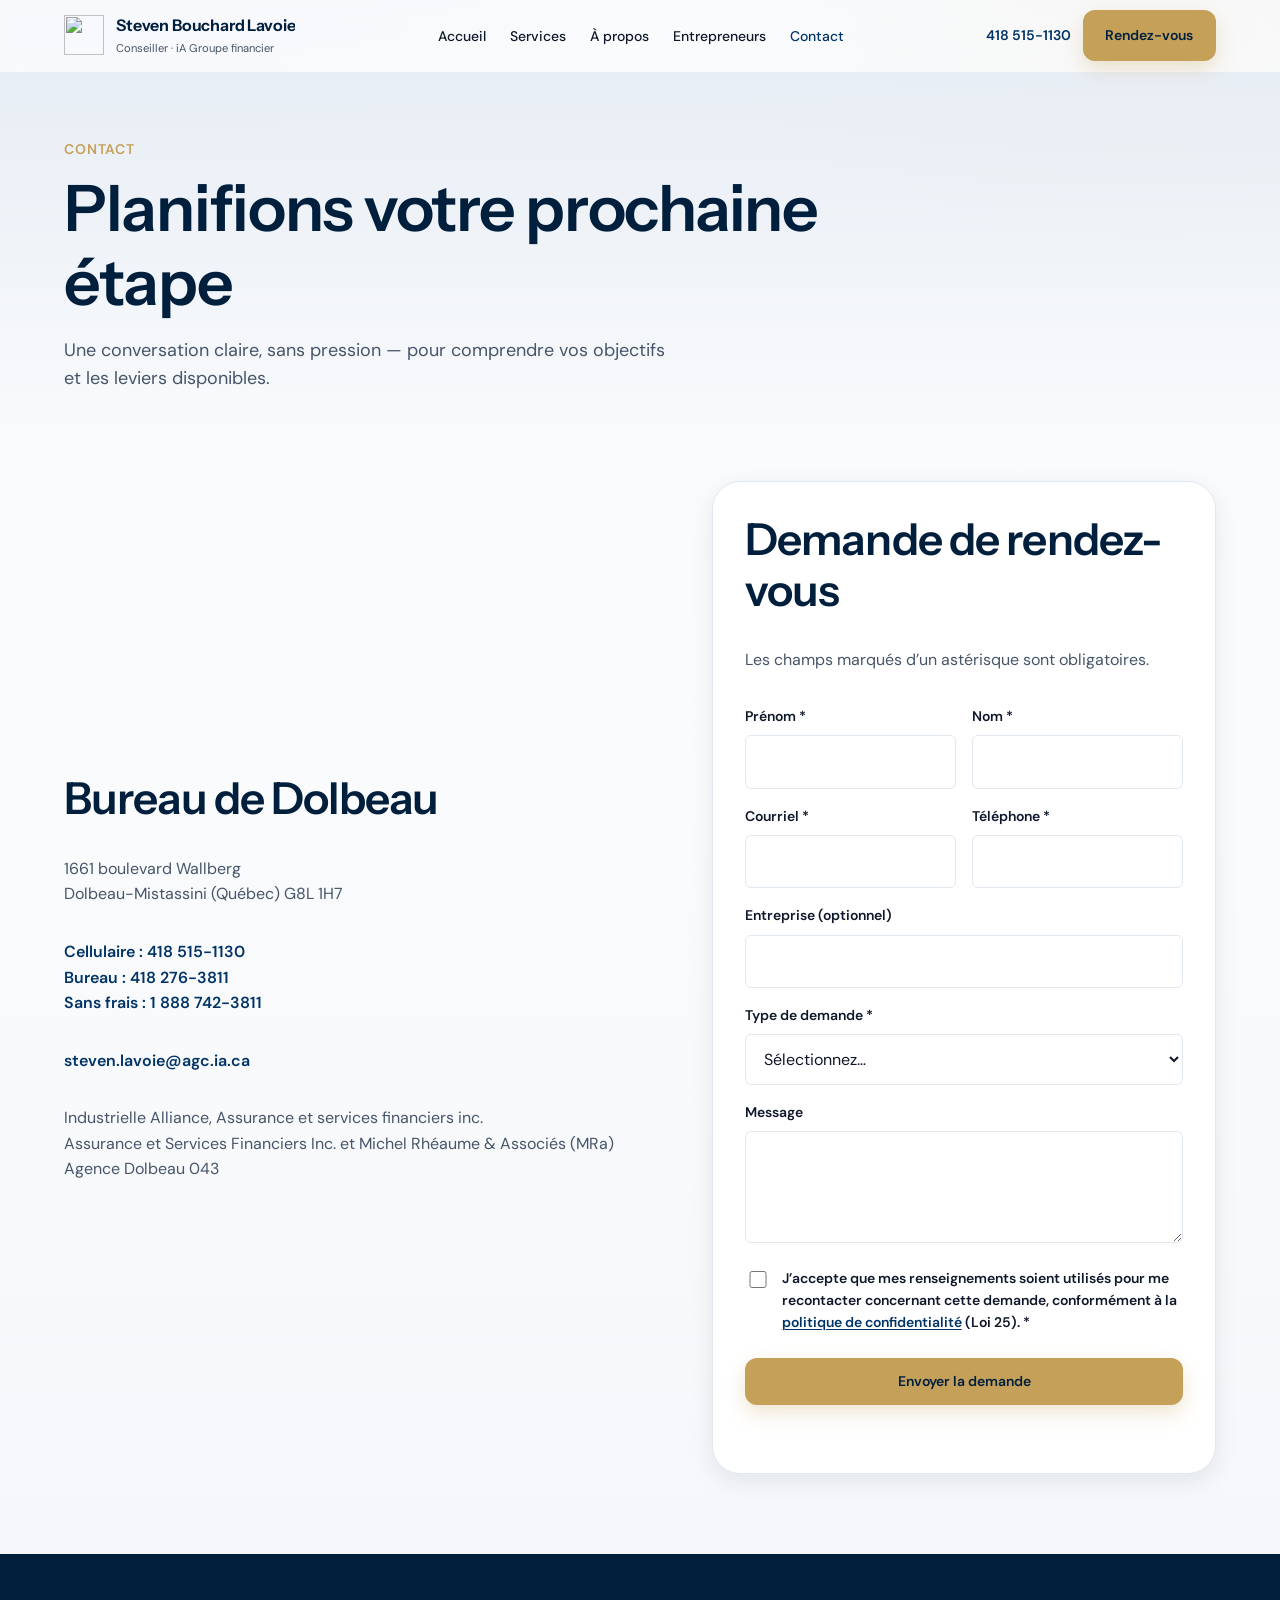
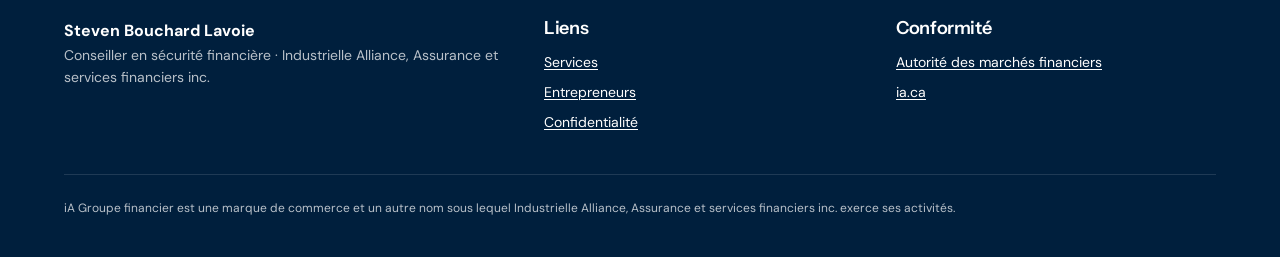
==== contact.html @ 370106ab "Build full iA advisor site and Meta landing page French static site for Steven Bouchard Lavoie with " ====
<!DOCTYPE html>
<html lang="fr">
<head>
  <meta charset="utf-8">
  <meta name="viewport" content="width=device-width, initial-scale=1">
  <title>Contact | Steven Bouchard Lavoie — Conseiller iA Dolbeau</title>
  <meta name="description" content="Prenez rendez-vous avec Steven Bouchard Lavoie, conseiller en sécurité financière iA à Dolbeau-Mistassini. Téléphone 418 515-1130.">
  <link rel="canonical" href="https://alexandreroy-dev.github.io/stevenia/contact.html">
  <meta property="og:title" content="Contact | Steven Bouchard Lavoie">
  <meta property="og:description" content="Planifiez une conversation sur votre protection et votre patrimoine.">
  <meta property="og:url" content="https://alexandreroy-dev.github.io/stevenia/contact.html">
  <meta property="og:image" content="https://alexandreroy-dev.github.io/stevenia/assets/images/og-social.svg">
  <link rel="preconnect" href="https://fonts.googleapis.com">
  <link rel="preconnect" href="https://fonts.gstatic.com" crossorigin>
  <link href="https://fonts.googleapis.com/css2?family=DM+Sans:ital,opsz,wght@0,9..40,400;0,9..40,500;0,9..40,600;0,9..40,700;1,9..40,400&family=Instrument+Sans:wght@500;600;700&display=swap" rel="stylesheet">
  <link rel="stylesheet" href="./css/styles.css">
</head>
<body>
  <a class="skip-link" href="#contenu">Aller au contenu</a>
  <header class="site-header">
    <nav class="nav" aria-label="Navigation principale">
      <a class="brand" href="./index.html">
        <img class="brand__mark" src="./assets/images/logo-ia.svg" alt="" width="40" height="40">
        <span class="brand__text">
          <span class="brand__name">Steven Bouchard Lavoie</span>
          <span class="brand__role">Conseiller · iA Groupe financier</span>
        </span>
      </a>
      <ul class="nav__links">
        <li><a href="./index.html">Accueil</a></li>
        <li><a href="./services.html">Services</a></li>
        <li><a href="./index.html#a-propos">À propos</a></li>
        <li><a href="./landing.html">Entrepreneurs</a></li>
        <li><a href="./contact.html" aria-current="page">Contact</a></li>
      </ul>
      <div class="nav__actions">
        <a class="nav__phone" href="tel:+14185151130">418 515-1130</a>
        <a class="btn btn--primary" href="#formulaire">Rendez-vous</a>
        <button class="nav-toggle" type="button" aria-expanded="false" aria-controls="nav-panel" aria-label="Ouvrir le menu">
          <span class="nav-toggle__bar"></span>
        </button>
      </div>
    </nav>
    <div class="nav__panel" id="nav-panel">
      <ul>
        <li><a href="./index.html">Accueil</a></li>
        <li><a href="./services.html">Services</a></li>
        <li><a href="./landing.html">Entrepreneurs</a></li>
        <li><a href="./contact.html" aria-current="page">Contact</a></li>
      </ul>
      <a class="btn btn--primary btn--block" href="#formulaire">Prendre rendez-vous</a>
    </div>
  </header>

  <main id="contenu">
    <header class="page-hero">
      <div class="container">
        <p class="eyebrow">Contact</p>
        <h1>Planifions votre prochaine étape</h1>
        <p class="lead" style="max-width: 38rem;">Une conversation claire, sans pression — pour comprendre vos objectifs et les leviers disponibles.</p>
      </div>
    </header>

    <section class="section section--tight">
      <div class="container grid-2">
        <div class="contact-aside" data-reveal>
          <h2>Bureau de Dolbeau</h2>
          <p>1661 boulevard Wallberg<br>Dolbeau-Mistassini (Québec) G8L 1H7</p>
          <p>
            <a href="tel:+14185151130">Cellulaire : 418 515-1130</a><br>
            <a href="tel:+14182763811">Bureau : 418 276-3811</a><br>
            <a href="tel:+18887423811">Sans frais : 1 888 742-3811</a>
          </p>
          <p><a href="mailto:steven.lavoie@agc.ia.ca">steven.lavoie@agc.ia.ca</a></p>
          <p>Industrielle Alliance, Assurance et services financiers inc.<br>
          Assurance et Services Financiers Inc. et Michel Rhéaume &amp; Associés (MRa)<br>
          Agence Dolbeau 043</p>
        </div>

        <form
          id="formulaire"
          class="form"
          data-sf-lead
          data-reveal
          action="https://webto.salesforce.com/servlet/WebToLead?encoding=UTF-8"
          method="POST"
          novalidate
        >
          <h2>Demande de rendez-vous</h2>
          <p>Les champs marqués d’un astérisque sont obligatoires.</p>

          <!-- REPLACE_ME: Salesforce Org ID -->
          <input type="hidden" name="oid" value="REPLACE_ME_SALESFORCE_OID">
          <input type="hidden" name="retURL" value="https://alexandreroy-dev.github.io/stevenia/merci.html">
          <input type="hidden" name="lead_source" value="Website">
          <input type="hidden" name="utm_source" value="">
          <input type="hidden" name="utm_medium" value="">
          <input type="hidden" name="utm_campaign" value="">
          <input type="hidden" name="utm_content" value="">
          <input type="hidden" name="utm_term" value="">

          <div class="hp" aria-hidden="true">
            <label>Fax <input type="text" name="fax_number" tabindex="-1" autocomplete="off"></label>
          </div>

          <div class="form__row">
            <div class="field">
              <label for="first_name">Prénom *</label>
              <input id="first_name" name="first_name" type="text" autocomplete="given-name" required>
              <p class="field__error">Ce champ est requis.</p>
            </div>
            <div class="field">
              <label for="last_name">Nom *</label>
              <input id="last_name" name="last_name" type="text" autocomplete="family-name" required>
              <p class="field__error">Ce champ est requis.</p>
            </div>
          </div>

          <div class="form__row">
            <div class="field">
              <label for="email">Courriel *</label>
              <input id="email" name="email" type="email" autocomplete="email" required>
              <p class="field__error">Entrez une adresse courriel valide.</p>
            </div>
            <div class="field">
              <label for="phone">Téléphone *</label>
              <input id="phone" name="phone" type="tel" autocomplete="tel" required>
              <p class="field__error">Entrez un numéro valide.</p>
            </div>
          </div>

          <div class="field">
            <label for="company">Entreprise (optionnel)</label>
            <input id="company" name="company" type="text" autocomplete="organization">
          </div>

          <div class="field">
            <label for="type_demande">Type de demande *</label>
            <!-- Custom field API name: replace when client provides SF field ID -->
            <select id="type_demande" name="00NREPLACE_TYPE" required>
              <option value="">Sélectionnez…</option>
              <option value="Entreprise">Entreprise</option>
              <option value="Personnel">Personnel</option>
              <option value="Les deux">Les deux</option>
            </select>
            <p class="field__error">Sélectionnez une option.</p>
          </div>

          <div class="field">
            <label for="description">Message</label>
            <textarea id="description" name="description" maxlength="32000"></textarea>
          </div>

          <div class="checkbox field">
            <input id="consent" name="consent" type="checkbox" required>
            <label for="consent">
              J’accepte que mes renseignements soient utilisés pour me recontacter concernant cette demande, conformément à la
              <a href="./politique-confidentialite.html">politique de confidentialité</a> (Loi&nbsp;25). *
              <span class="field__error">Veuillez accepter pour continuer.</span>
            </label>
          </div>

          <button class="btn btn--primary btn--block" type="submit">Envoyer la demande</button>
          <p class="form__status" role="status" aria-live="polite"></p>
        </form>
      </div>
    </section>
  </main>

  <footer class="site-footer">
    <div class="container">
      <div class="footer__grid">
        <div>
          <strong style="color:#fff;">Steven Bouchard Lavoie</strong>
          <p>Conseiller en sécurité financière · Industrielle Alliance, Assurance et services financiers inc.</p>
        </div>
        <div>
          <h2>Liens</h2>
          <ul>
            <li><a href="./services.html">Services</a></li>
            <li><a href="./landing.html">Entrepreneurs</a></li>
            <li><a href="./politique-confidentialite.html">Confidentialité</a></li>
          </ul>
        </div>
        <div>
          <h2>Conformité</h2>
          <ul>
            <li><a href="https://lautorite.qc.ca/" rel="noopener noreferrer" target="_blank">Autorité des marchés financiers</a></li>
            <li><a href="https://ia.ca/" rel="noopener noreferrer" target="_blank">ia.ca</a></li>
          </ul>
        </div>
      </div>
      <div class="footer__legal">
        <p>iA Groupe financier est une marque de commerce et un autre nom sous lequel Industrielle Alliance, Assurance et services financiers inc. exerce ses activités.</p>
      </div>
    </div>
  </footer>
  <script type="module" src="./js/main.js"></script>
</body>
</html>
---- css/styles.css ----
@import url("./tokens.css");

*,
*::before,
*::after {
  box-sizing: border-box;
}

html {
  scroll-behavior: smooth;
  -webkit-text-size-adjust: 100%;
}

@media (prefers-reduced-motion: reduce) {
  html {
    scroll-behavior: auto;
  }

  *,
  *::before,
  *::after {
    animation-duration: 0.01ms !important;
    animation-iteration-count: 1 !important;
    transition-duration: 0.01ms !important;
  }
}

body {
  margin: 0;
  font-family: var(--font-body);
  font-size: var(--text-base);
  line-height: var(--leading-normal);
  color: var(--color-text);
  background:
    radial-gradient(1200px 600px at 10% -10%, rgb(0 51 102 / 0.08), transparent 55%),
    radial-gradient(900px 500px at 90% 0%, rgb(197 160 89 / 0.12), transparent 50%),
    linear-gradient(180deg, #f7f9fc 0%, var(--color-bg) 40%, #f3f6fa 100%);
  min-height: 100vh;
}

img {
  max-width: 100%;
  height: auto;
  display: block;
}

a {
  color: var(--color-primary);
  text-decoration-thickness: 1px;
  text-underline-offset: 0.15em;
}

a:hover {
  color: var(--color-accent-hover);
}

:focus-visible {
  outline: 3px solid var(--color-focus);
  outline-offset: 3px;
}

.skip-link {
  position: absolute;
  left: var(--space-4);
  top: -100%;
  z-index: 1000;
  padding: var(--space-3) var(--space-4);
  background: var(--color-primary);
  color: #fff;
  border-radius: var(--radius-sm);
}

.skip-link:focus {
  top: var(--space-4);
}

h1,
h2,
h3,
h4 {
  font-family: var(--font-heading);
  font-weight: 600;
  line-height: var(--leading-tight);
  letter-spacing: -0.02em;
  margin: 0 0 var(--space-4);
  color: var(--color-primary-deep);
}

h1 {
  font-size: var(--text-hero);
}

h2 {
  font-size: var(--text-3xl);
}

h3 {
  font-size: var(--text-2xl);
}

p {
  margin: 0 0 var(--space-4);
  color: var(--color-text-muted);
}

p:last-child {
  margin-bottom: 0;
}

.container {
  width: min(100% - 2rem, var(--container));
  margin-inline: auto;
}

.container--narrow {
  width: min(100% - 2rem, var(--container-narrow));
}

/* —— Header / Nav —— */
.site-header {
  position: sticky;
  top: 0;
  z-index: 100;
  height: var(--header-h);
  display: flex;
  align-items: center;
  background: rgb(250 251 252 / 0.72);
  backdrop-filter: var(--nav-blur);
  -webkit-backdrop-filter: var(--nav-blur);
  border-bottom: 1px solid transparent;
  transition: border-color var(--duration) var(--ease-out), background var(--duration) var(--ease-out);
}

.site-header.is-scrolled {
  border-bottom-color: var(--color-border);
  background: rgb(255 255 255 / 0.86);
}

.nav {
  display: flex;
  align-items: center;
  justify-content: space-between;
  gap: var(--space-4);
  width: min(100% - 2rem, var(--container));
  margin-inline: auto;
}

.brand {
  display: flex;
  align-items: center;
  gap: var(--space-3);
  text-decoration: none;
  color: var(--color-primary-deep);
  min-width: 0;
}

.brand__mark {
  width: 2.5rem;
  height: 2.5rem;
  flex-shrink: 0;
}

.brand__text {
  display: flex;
  flex-direction: column;
  gap: 0.1rem;
  min-width: 0;
}

.brand__name {
  font-family: var(--font-heading);
  font-weight: 650;
  font-size: var(--text-sm);
  letter-spacing: -0.01em;
  white-space: nowrap;
  overflow: hidden;
  text-overflow: ellipsis;
}

.brand__role {
  font-size: 0.7rem;
  color: var(--color-text-muted);
  white-space: nowrap;
  overflow: hidden;
  text-overflow: ellipsis;
}

.nav__links {
  display: none;
  align-items: center;
  gap: var(--space-6);
  list-style: none;
  margin: 0;
  padding: 0;
}

.nav__links a {
  text-decoration: none;
  color: var(--color-text);
  font-size: var(--text-sm);
  font-weight: 500;
}

.nav__links a:hover,
.nav__links a[aria-current="page"] {
  color: var(--color-primary);
}

.nav__actions {
  display: flex;
  align-items: center;
  gap: var(--space-3);
}

.nav__phone {
  display: none;
  text-decoration: none;
  font-weight: 600;
  font-size: var(--text-sm);
  color: var(--color-primary);
}

.nav-toggle {
  display: inline-flex;
  align-items: center;
  justify-content: center;
  width: 2.75rem;
  height: 2.75rem;
  border: 1px solid var(--color-border);
  border-radius: var(--radius-sm);
  background: var(--color-surface);
  cursor: pointer;
}

.nav-toggle__bar {
  display: block;
  width: 1.1rem;
  height: 2px;
  background: var(--color-primary);
  position: relative;
}

.nav-toggle__bar::before,
.nav-toggle__bar::after {
  content: "";
  position: absolute;
  left: 0;
  width: 100%;
  height: 2px;
  background: inherit;
}

.nav-toggle__bar::before {
  top: -6px;
}

.nav-toggle__bar::after {
  top: 6px;
}

.nav__panel {
  display: none;
  position: absolute;
  inset: var(--header-h) 0 auto;
  background: var(--color-surface);
  border-bottom: 1px solid var(--color-border);
  padding: var(--space-6);
  box-shadow: var(--shadow-md);
}

.nav__panel.is-open {
  display: block;
}

.nav__panel ul {
  list-style: none;
  margin: 0 0 var(--space-6);
  padding: 0;
  display: grid;
  gap: var(--space-4);
}

.nav__panel a {
  text-decoration: none;
  color: var(--color-text);
  font-weight: 500;
}

@media (min-width: 900px) {
  .nav__links {
    display: flex;
  }

  .nav__phone {
    display: inline;
  }

  .nav-toggle,
  .nav__panel {
    display: none !important;
  }

  .brand__name {
    font-size: var(--text-base);
  }
}

/* —— Buttons —— */
.btn {
  display: inline-flex;
  align-items: center;
  justify-content: center;
  gap: var(--space-2);
  padding: 0.85rem 1.35rem;
  border-radius: var(--radius-md);
  border: 1px solid transparent;
  font-family: var(--font-body);
  font-size: var(--text-sm);
  font-weight: 600;
  text-decoration: none;
  cursor: pointer;
  transition:
    transform 0.2s var(--ease-out),
    background 0.2s var(--ease-out),
    color 0.2s var(--ease-out),
    border-color 0.2s var(--ease-out),
    box-shadow 0.2s var(--ease-out);
}

.btn:hover {
  transform: translateY(-1px);
}

.btn:active {
  transform: translateY(0);
}

.btn--primary {
  background: var(--color-accent);
  color: var(--color-primary-deep);
  box-shadow: 0 8px 20px rgb(197 160 89 / 0.28);
}

.btn--primary:hover {
  background: var(--color-accent-hover);
  color: var(--color-primary-deep);
}

.btn--secondary {
  background: transparent;
  color: #fff;
  border-color: rgb(255 255 255 / 0.55);
}

.btn--secondary:hover {
  background: rgb(255 255 255 / 0.1);
  color: #fff;
}

.btn--ghost {
  background: var(--color-surface);
  color: var(--color-primary);
  border-color: var(--color-border);
}

.btn--ghost:hover {
  border-color: var(--color-primary);
  color: var(--color-primary);
}

.btn--block {
  width: 100%;
}

.btn-group {
  display: flex;
  flex-wrap: wrap;
  gap: var(--space-3);
}

/* —— Hero —— */
.hero {
  position: relative;
  min-height: min(92vh, 48rem);
  display: grid;
  align-items: end;
  color: #fff;
  overflow: hidden;
  isolation: isolate;
}

.hero__media {
  position: absolute;
  inset: 0;
  z-index: -2;
}

.hero__media img,
.hero__media .hero__fallback {
  width: 100%;
  height: 100%;
  object-fit: cover;
}

.hero__fallback {
  background:
    linear-gradient(135deg, #001a33 0%, #003366 45%, #0a4a7a 70%, #1a3a52 100%),
    radial-gradient(circle at 70% 30%, rgb(197 160 89 / 0.25), transparent 45%);
}

.hero__media img {
  animation: heroKen 28s ease-in-out infinite alternate;
}

@keyframes heroKen {
  from {
    transform: scale(1);
  }
  to {
    transform: scale(1.06);
  }
}

.hero__overlay {
  position: absolute;
  inset: 0;
  z-index: -1;
  background:
    linear-gradient(180deg, rgb(0 20 40 / 0.35) 0%, rgb(0 31 61 / 0.72) 55%, rgb(0 20 40 / 0.92) 100%),
    linear-gradient(90deg, rgb(0 31 61 / 0.55) 0%, transparent 70%);
}

.hero__content {
  padding: var(--space-16) 0 var(--space-12);
  width: min(100% - 2rem, var(--container));
  margin-inline: auto;
}

.hero__brand {
  font-family: var(--font-heading);
  font-size: clamp(1.75rem, 3vw + 1rem, 2.75rem);
  font-weight: 650;
  letter-spacing: -0.03em;
  margin: 0 0 var(--space-4);
  color: #fff;
}

.hero__eyebrow {
  display: inline-block;
  font-size: var(--text-sm);
  font-weight: 500;
  letter-spacing: 0.04em;
  text-transform: uppercase;
  color: var(--color-accent);
  margin-bottom: var(--space-4);
}

.hero h1 {
  color: #fff;
  max-width: 16ch;
  margin-bottom: var(--space-5);
}

.hero__lead {
  max-width: 38ch;
  font-size: var(--text-lg);
  color: rgb(255 255 255 / 0.88);
  margin-bottom: var(--space-8);
}

.hero__enter > * {
  opacity: 0;
  transform: translateY(1.25rem);
  animation: riseIn 0.8s var(--ease-out) forwards;
}

.hero__enter > *:nth-child(1) {
  animation-delay: 0.1s;
}

.hero__enter > *:nth-child(2) {
  animation-delay: 0.25s;
}

.hero__enter > *:nth-child(3) {
  animation-delay: 0.4s;
}

.hero__enter > *:nth-child(4) {
  animation-delay: 0.55s;
}

@keyframes riseIn {
  to {
    opacity: 1;
    transform: translateY(0);
  }
}

@media (prefers-reduced-motion: reduce) {
  .hero__media img {
    animation: none;
  }

  .hero__enter > * {
    opacity: 1;
    transform: none;
    animation: none;
  }
}

/* —— Sections —— */
.section {
  padding: var(--space-16) 0;
}

.section--tight {
  padding: var(--space-12) 0;
}

.section--soft {
  background: var(--color-bg-soft);
}

.section--primary {
  background: linear-gradient(160deg, var(--color-primary-deep), var(--color-primary));
  color: #fff;
}

.section--primary h2,
.section--primary h3 {
  color: #fff;
}

.section--primary p {
  color: rgb(255 255 255 / 0.85);
}

.section__head {
  max-width: 40rem;
  margin-bottom: var(--space-10);
}

.section__head--center {
  text-align: center;
  margin-inline: auto;
}

.eyebrow {
  display: inline-block;
  font-size: var(--text-sm);
  font-weight: 600;
  letter-spacing: 0.06em;
  text-transform: uppercase;
  color: var(--color-accent);
  margin-bottom: var(--space-3);
}

.lead {
  font-size: var(--text-lg);
}

/* —— Trust strip —— */
.trust {
  padding: var(--space-6) 0;
  border-block: 1px solid var(--color-border);
  background: var(--color-surface);
}

.trust__list {
  display: flex;
  flex-wrap: wrap;
  justify-content: center;
  gap: var(--space-4) var(--space-8);
  list-style: none;
  margin: 0;
  padding: 0;
}

.trust__list li {
  font-size: var(--text-sm);
  font-weight: 600;
  color: var(--color-primary);
  letter-spacing: 0.01em;
}

/* —— Pillars / grids —— */
.grid-3 {
  display: grid;
  gap: var(--space-8);
}

@media (min-width: 768px) {
  .grid-3 {
    grid-template-columns: repeat(3, 1fr);
  }
}

.grid-2 {
  display: grid;
  gap: var(--space-8);
}

@media (min-width: 800px) {
  .grid-2 {
    grid-template-columns: 1.1fr 0.9fr;
    align-items: center;
  }

  .grid-2--flip > :first-child {
    order: 2;
  }
}

.pillar {
  position: relative;
  padding: 0;
  border: none;
  background: transparent;
}

.pillar__index {
  font-family: var(--font-heading);
  font-size: var(--text-sm);
  font-weight: 650;
  color: var(--color-accent);
  margin-bottom: var(--space-3);
}

.pillar h3 {
  margin-bottom: var(--space-3);
}

.pillar p {
  margin-bottom: var(--space-4);
}

.pillar__link {
  font-weight: 600;
  text-decoration: none;
}

.pillar__link::after {
  content: " →";
}

.split {
  display: grid;
  gap: var(--space-10);
}

@media (min-width: 900px) {
  .split {
    grid-template-columns: 1fr 1fr;
    gap: var(--space-16);
    align-items: center;
  }
}

.portrait {
  position: relative;
  aspect-ratio: 4 / 5;
  border-radius: var(--radius-xl);
  overflow: hidden;
  background: linear-gradient(145deg, var(--color-primary), #0b4f82);
  box-shadow: var(--shadow-lg);
}

.portrait img {
  width: 100%;
  height: 100%;
  object-fit: cover;
}

.portrait__placeholder {
  display: grid;
  place-items: center;
  height: 100%;
  color: rgb(255 255 255 / 0.9);
  text-align: center;
  padding: var(--space-8);
  font-family: var(--font-heading);
  font-size: var(--text-2xl);
}

.check-list {
  list-style: none;
  margin: 0;
  padding: 0;
  display: grid;
  gap: var(--space-3);
}

.check-list li {
  position: relative;
  padding-left: 1.75rem;
  color: var(--color-text);
}

.check-list li::before {
  content: "";
  position: absolute;
  left: 0;
  top: 0.45em;
  width: 0.65rem;
  height: 0.65rem;
  border-radius: 50%;
  background: var(--color-accent);
  box-shadow: 0 0 0 3px var(--color-accent-soft);
}

.steps {
  display: grid;
  gap: var(--space-6);
  counter-reset: step;
}

@media (min-width: 768px) {
  .steps {
    grid-template-columns: repeat(4, 1fr);
  }
}

.step {
  counter-increment: step;
}

.step::before {
  content: counter(step, decimal-leading-zero);
  display: block;
  font-family: var(--font-heading);
  font-size: var(--text-xl);
  font-weight: 650;
  color: var(--color-accent);
  margin-bottom: var(--space-3);
}

.step h3 {
  font-size: var(--text-xl);
}

/* —— FAQ —— */
.faq {
  display: grid;
  gap: var(--space-3);
}

.faq details {
  border-bottom: 1px solid var(--color-border);
  padding: var(--space-4) 0;
}

.faq summary {
  cursor: pointer;
  font-family: var(--font-heading);
  font-weight: 600;
  color: var(--color-primary-deep);
  list-style: none;
}

.faq summary::-webkit-details-marker {
  display: none;
}

.faq summary::after {
  content: "+";
  float: right;
  color: var(--color-accent);
  font-weight: 400;
}

.faq details[open] summary::after {
  content: "−";
}

.faq details p {
  margin-top: var(--space-3);
}

/* —— Forms —— */
.form {
  display: grid;
  gap: var(--space-4);
  background: var(--color-surface);
  padding: var(--space-8);
  border-radius: var(--radius-xl);
  box-shadow: var(--shadow-md);
  border: 1px solid var(--color-border);
}

.form__row {
  display: grid;
  gap: var(--space-4);
}

@media (min-width: 640px) {
  .form__row {
    grid-template-columns: 1fr 1fr;
  }
}

.field label {
  display: block;
  font-size: var(--text-sm);
  font-weight: 600;
  margin-bottom: var(--space-2);
  color: var(--color-text);
}

.field input,
.field select,
.field textarea {
  width: 100%;
  padding: 0.8rem 0.9rem;
  border: 1px solid var(--color-border);
  border-radius: var(--radius-sm);
  font: inherit;
  background: #fff;
  color: var(--color-text);
}

.field input:focus,
.field select:focus,
.field textarea:focus {
  outline: 3px solid rgb(37 99 235 / 0.25);
  border-color: var(--color-focus);
}

.field textarea {
  min-height: 7rem;
  resize: vertical;
}

.field--error input,
.field--error select,
.field--error textarea {
  border-color: var(--color-error);
}

.field__error {
  display: none;
  margin-top: var(--space-2);
  font-size: var(--text-sm);
  color: var(--color-error);
}

.field--error .field__error {
  display: block;
}

.checkbox {
  display: flex;
  gap: var(--space-3);
  align-items: flex-start;
  font-size: var(--text-sm);
  color: var(--color-text-muted);
}

.checkbox input {
  margin-top: 0.25rem;
  width: 1.1rem;
  height: 1.1rem;
  flex-shrink: 0;
}

.hp {
  position: absolute;
  left: -9999px;
  opacity: 0;
  height: 0;
  width: 0;
  overflow: hidden;
}

.form__status {
  font-size: var(--text-sm);
  min-height: 1.25rem;
}

.form__status[data-state="error"] {
  color: var(--color-error);
}

.form__status[data-state="ok"] {
  color: var(--color-success);
}

.contact-aside {
  display: grid;
  gap: var(--space-4);
}

.contact-aside a {
  font-weight: 600;
  text-decoration: none;
}

/* —— CTA band —— */
.cta-band {
  text-align: center;
}

.cta-band .btn-group {
  justify-content: center;
  margin-top: var(--space-6);
}

/* —— Footer —— */
.site-footer {
  background: var(--color-primary-deep);
  color: rgb(255 255 255 / 0.78);
  padding: var(--space-16) 0 var(--space-10);
  margin-top: var(--space-8);
}

.site-footer a {
  color: #fff;
}

.footer__grid {
  display: grid;
  gap: var(--space-8);
  margin-bottom: var(--space-10);
}

@media (min-width: 768px) {
  .footer__grid {
    grid-template-columns: 1.4fr 1fr 1fr;
  }
}

.site-footer h2 {
  color: #fff;
  font-size: var(--text-lg);
  margin-bottom: var(--space-3);
}

.site-footer p,
.site-footer li {
  font-size: var(--text-sm);
  color: rgb(255 255 255 / 0.72);
}

.site-footer ul {
  list-style: none;
  margin: 0;
  padding: 0;
  display: grid;
  gap: var(--space-2);
}

.footer__legal {
  border-top: 1px solid rgb(255 255 255 / 0.12);
  padding-top: var(--space-6);
  display: grid;
  gap: var(--space-3);
}

.footer__legal p {
  font-size: var(--text-xs);
  line-height: 1.5;
  margin: 0;
}

.ia-lockup {
  display: inline-flex;
  align-items: center;
  gap: var(--space-2);
  font-family: var(--font-heading);
  font-weight: 650;
  color: #fff;
  text-decoration: none;
}

.ia-lockup img {
  height: 1.75rem;
  width: auto;
}

/* —— Reveal —— */
[data-reveal] {
  opacity: 0;
  transform: translateY(1.5rem);
  transition:
    opacity var(--duration) var(--ease-out),
    transform var(--duration) var(--ease-out);
}

[data-reveal].is-visible {
  opacity: 1;
  transform: none;
}

@media (prefers-reduced-motion: reduce) {
  [data-reveal] {
    opacity: 1;
    transform: none;
    transition: none;
  }
}

/* —— Page utilities —— */
.page-hero {
  padding: var(--space-16) 0 var(--space-10);
  background:
    linear-gradient(180deg, var(--color-primary-soft), transparent);
}

.page-hero h1 {
  max-width: 18ch;
}

.prose {
  max-width: 48rem;
}

.prose h2 {
  margin-top: var(--space-10);
}

.tools {
  display: grid;
  gap: var(--space-4);
}

@media (min-width: 700px) {
  .tools {
    grid-template-columns: repeat(2, 1fr);
  }
}

.tool-link {
  display: block;
  padding: var(--space-5) 0;
  border-top: 1px solid var(--color-border);
  text-decoration: none;
  color: var(--color-primary-deep);
  font-weight: 600;
}

.tool-link span {
  display: block;
  font-weight: 400;
  color: var(--color-text-muted);
  font-size: var(--text-sm);
  margin-top: var(--space-2);
}

.merci {
  min-height: 60vh;
  display: grid;
  align-content: center;
  text-align: center;
  padding: var(--space-20) 0;
}

.sticky-cta {
  position: fixed;
  right: var(--space-4);
  bottom: var(--space-4);
  z-index: 90;
  display: none;
}

@media (min-width: 768px) {
  .landing .sticky-cta {
    display: inline-flex;
  }
}

.divider-accent {
  width: 3rem;
  height: 3px;
  background: var(--color-accent);
  margin: var(--space-4) 0 var(--space-6);
  border: 0;
}

.stat-line {
  font-family: var(--font-heading);
  font-size: var(--text-xl);
  color: var(--color-primary);
  font-weight: 650;
}
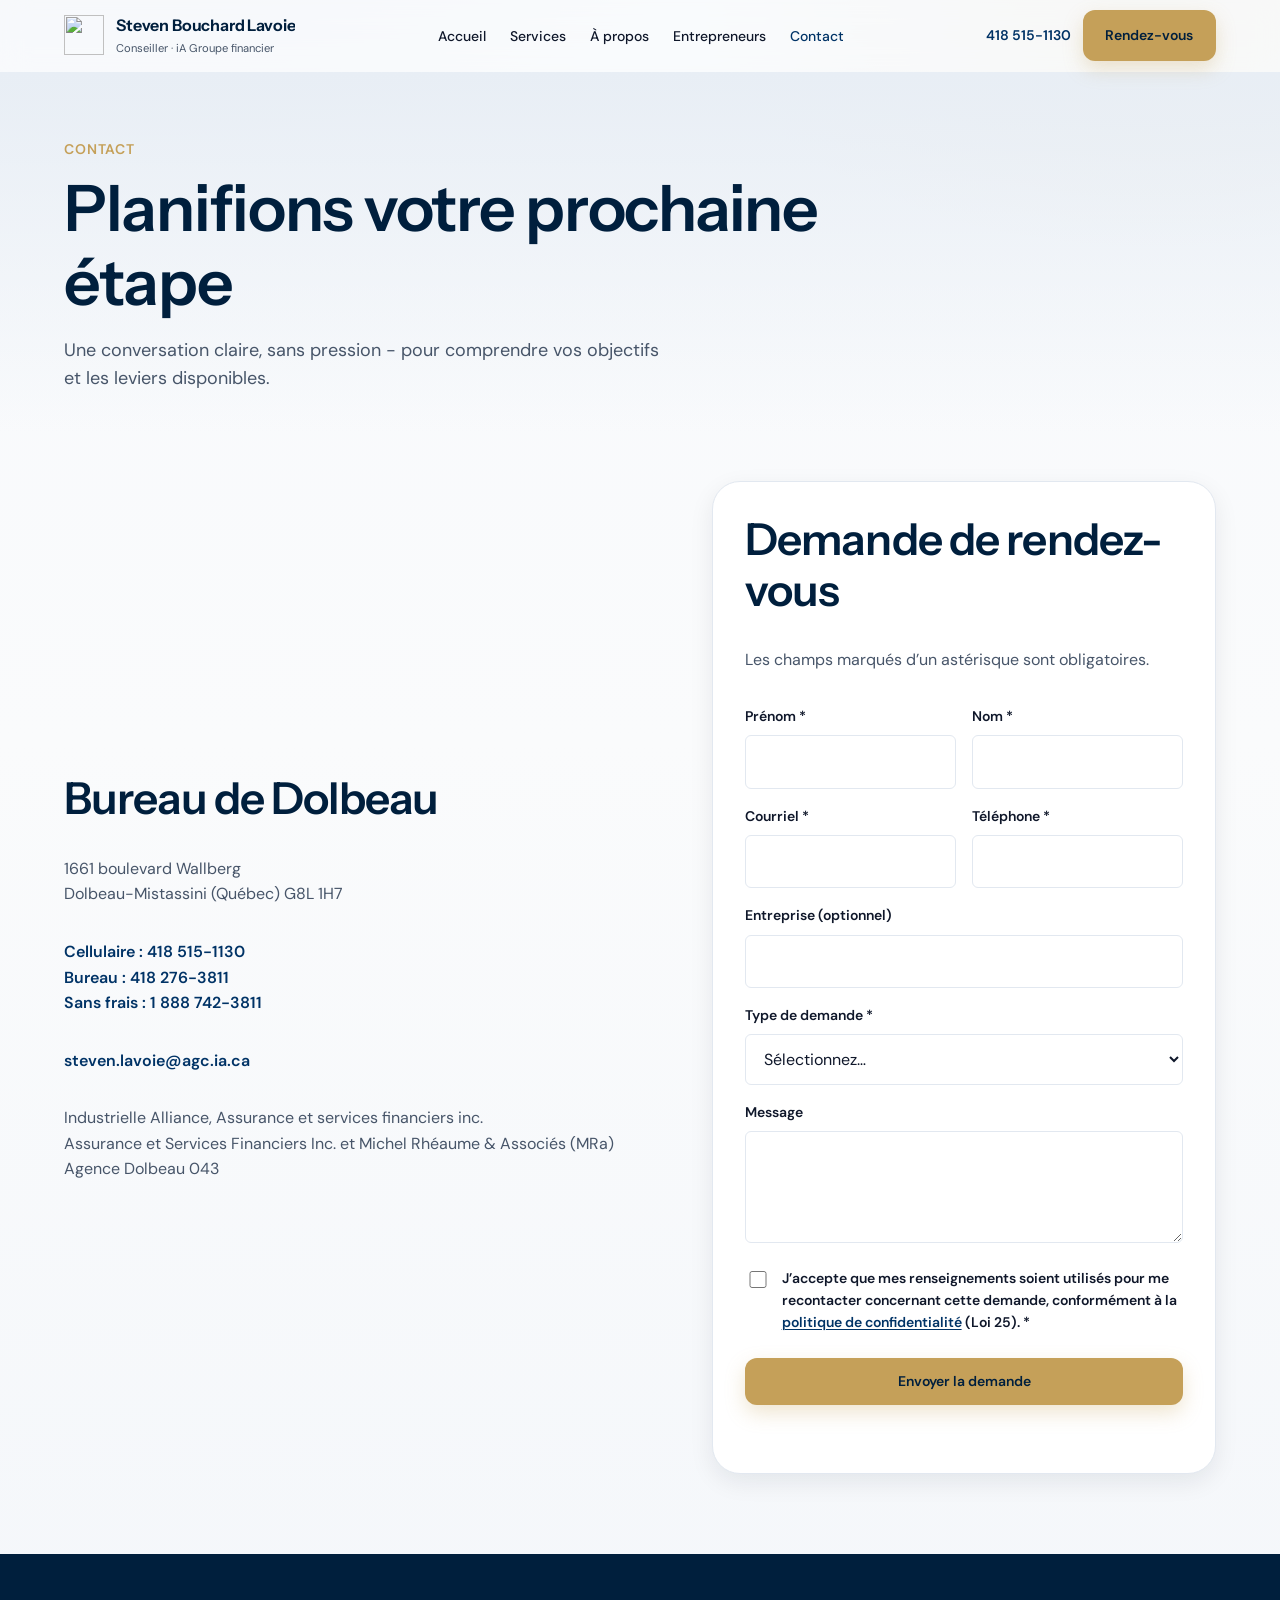
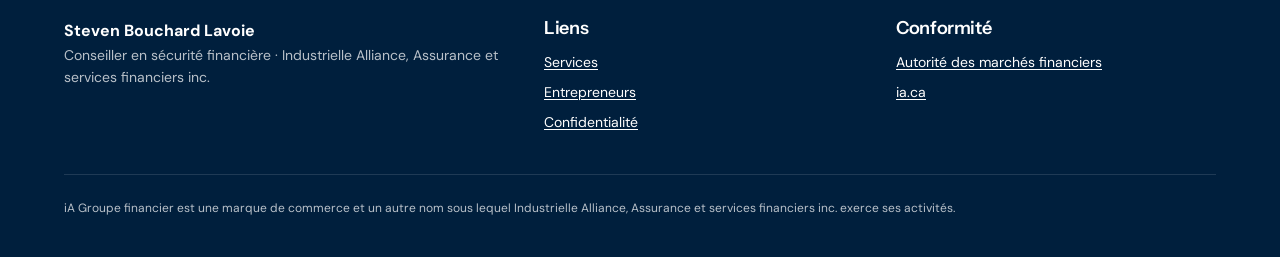
==== commit bb9d3d91: "push" ====
--- a/contact.html
+++ b/contact.html
@@ -3,7 +3,7 @@
 <head>
   <meta charset="utf-8">
   <meta name="viewport" content="width=device-width, initial-scale=1">
-  <title>Contact | Steven Bouchard Lavoie — Conseiller iA Dolbeau</title>
+  <title>Contact | Steven Bouchard Lavoie - Conseiller iA Dolbeau</title>
   <meta name="description" content="Prenez rendez-vous avec Steven Bouchard Lavoie, conseiller en sécurité financière iA à Dolbeau-Mistassini. Téléphone 418 515-1130.">
   <link rel="canonical" href="https://alexandreroy-dev.github.io/stevenia/contact.html">
   <meta property="og:title" content="Contact | Steven Bouchard Lavoie">
@@ -57,7 +57,7 @@
       <div class="container">
         <p class="eyebrow">Contact</p>
         <h1>Planifions votre prochaine étape</h1>
-        <p class="lead" style="max-width: 38rem;">Une conversation claire, sans pression — pour comprendre vos objectifs et les leviers disponibles.</p>
+        <p class="lead" style="max-width: 38rem;">Une conversation claire, sans pression - pour comprendre vos objectifs et les leviers disponibles.</p>
       </div>
     </header>
 
--- a/css/styles.css
+++ b/css/styles.css
@@ -116,7 +116,7 @@
   width: min(100% - 2rem, var(--container-narrow));
 }
 
-/* —— Header / Nav —— */
+/* -- Header / Nav -- */
 .site-header {
   position: sticky;
   top: 0;
@@ -305,7 +305,7 @@
   }
 }
 
-/* —— Buttons —— */
+/* -- Buttons -- */
 .btn {
   display: inline-flex;
   align-items: center;
@@ -378,7 +378,7 @@
   gap: var(--space-3);
 }
 
-/* —— Hero —— */
+/* -- Hero -- */
 .hero {
   position: relative;
   min-height: min(92vh, 48rem);
@@ -509,7 +509,7 @@
   }
 }
 
-/* —— Sections —— */
+/* -- Sections -- */
 .section {
   padding: var(--space-16) 0;
 }
@@ -560,7 +560,7 @@
   font-size: var(--text-lg);
 }
 
-/* —— Trust strip —— */
+/* -- Trust strip -- */
 .trust {
   padding: var(--space-6) 0;
   border-block: 1px solid var(--color-border);
@@ -584,7 +584,7 @@
   letter-spacing: 0.01em;
 }
 
-/* —— Pillars / grids —— */
+/* -- Pillars / grids -- */
 .grid-3 {
   display: grid;
   gap: var(--space-8);
@@ -739,7 +739,7 @@
   font-size: var(--text-xl);
 }
 
-/* —— FAQ —— */
+/* -- FAQ -- */
 .faq {
   display: grid;
   gap: var(--space-3);
@@ -777,7 +777,7 @@
   margin-top: var(--space-3);
 }
 
-/* —— Forms —— */
+/* -- Forms -- */
 .form {
   display: grid;
   gap: var(--space-4);
@@ -895,7 +895,7 @@
   text-decoration: none;
 }
 
-/* —— CTA band —— */
+/* -- CTA band -- */
 .cta-band {
   text-align: center;
 }
@@ -905,7 +905,7 @@
   margin-top: var(--space-6);
 }
 
-/* —— Footer —— */
+/* -- Footer -- */
 .site-footer {
   background: var(--color-primary-deep);
   color: rgb(255 255 255 / 0.78);
@@ -977,7 +977,7 @@
   width: auto;
 }
 
-/* —— Reveal —— */
+/* -- Reveal -- */
 [data-reveal] {
   opacity: 0;
   transform: translateY(1.5rem);
@@ -999,7 +999,7 @@
   }
 }
 
-/* —— Page utilities —— */
+/* -- Page utilities -- */
 .page-hero {
   padding: var(--space-16) 0 var(--space-10);
   background:
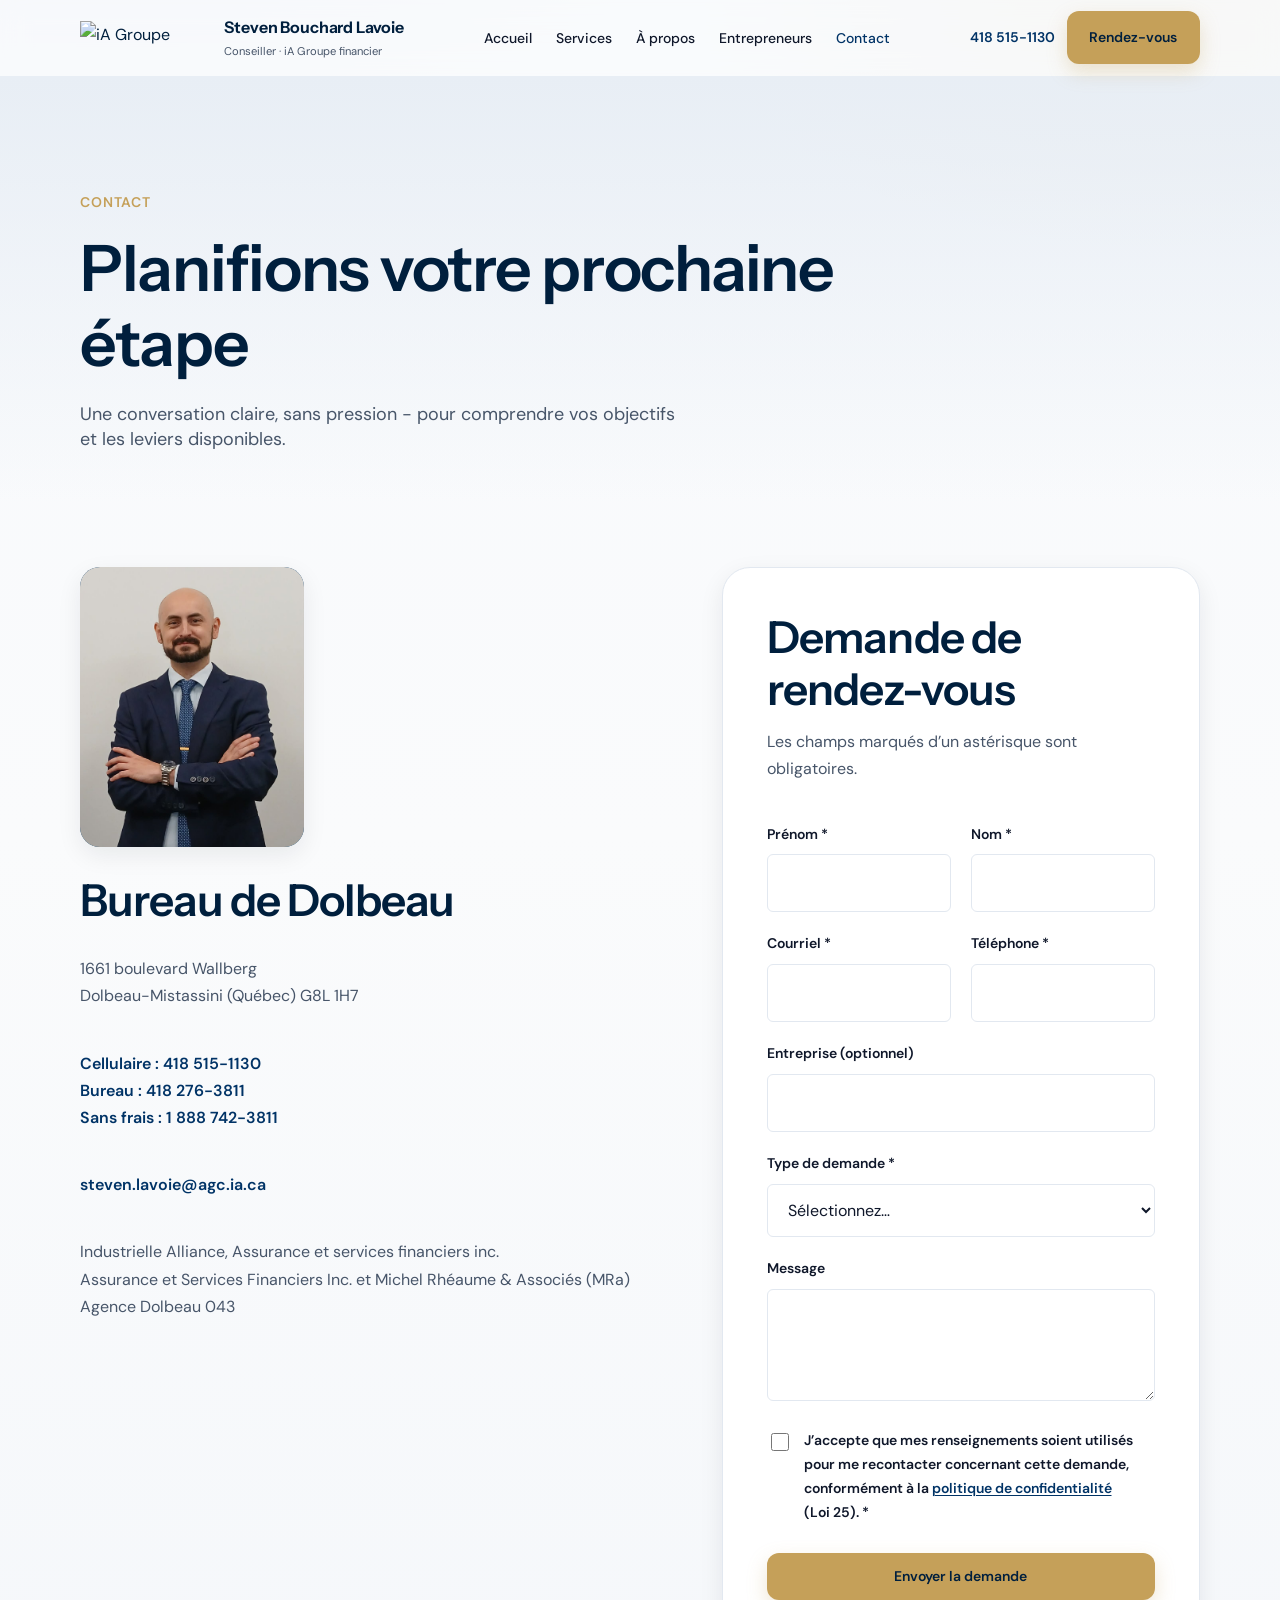
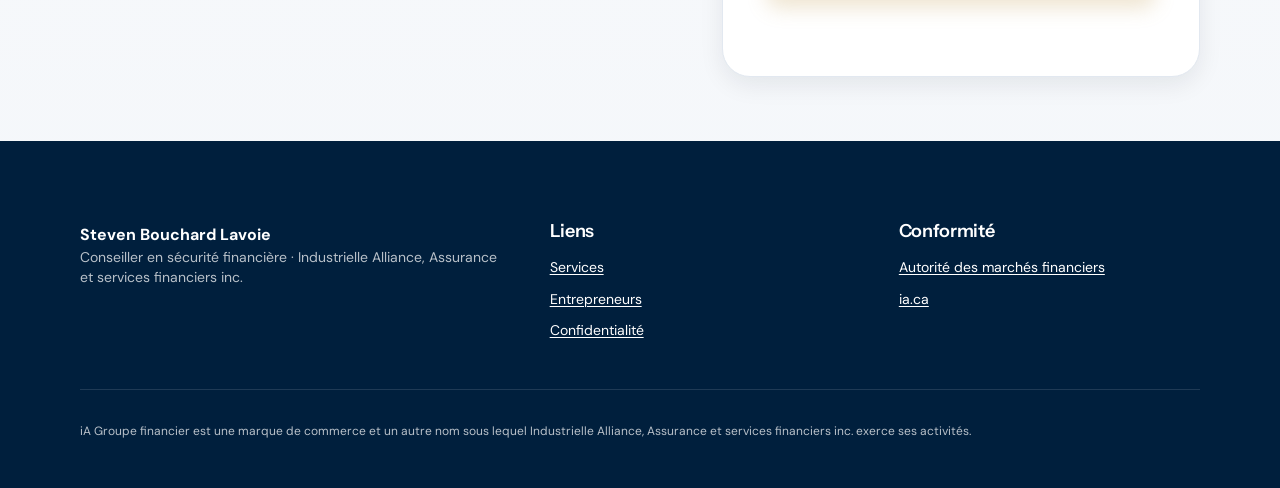
==== commit a0da03fa: "push" ====
--- a/contact.html
+++ b/contact.html
@@ -20,7 +20,7 @@
   <header class="site-header">
     <nav class="nav" aria-label="Navigation principale">
       <a class="brand" href="./index.html">
-        <img class="brand__mark" src="./assets/images/logo-ia.svg" alt="" width="40" height="40">
+        <img class="brand__mark" src="./assets/images/logo-ia.svg" alt="iA Groupe financier" width="149" height="36">
         <span class="brand__text">
           <span class="brand__name">Steven Bouchard Lavoie</span>
           <span class="brand__role">Conseiller · iA Groupe financier</span>
@@ -64,6 +64,9 @@
     <section class="section section--tight">
       <div class="container grid-2">
         <div class="contact-aside" data-reveal>
+          <div class="portrait portrait--sm">
+            <img src="./assets/images/steven-headshot.png" alt="Steven Bouchard Lavoie, conseiller en sécurité financière iA" width="320" height="400" loading="lazy" decoding="async">
+          </div>
           <h2>Bureau de Dolbeau</h2>
           <p>1661 boulevard Wallberg<br>Dolbeau-Mistassini (Québec) G8L 1H7</p>
           <p>
@@ -141,6 +144,9 @@
               <option value="">Sélectionnez…</option>
               <option value="Entreprise">Entreprise</option>
               <option value="Personnel">Personnel</option>
+              <option value="Assurance vie / MG / invalidité">Assurance vie / MG / invalidité</option>
+              <option value="Auto et habitation (partenaire)">Auto et habitation (partenaire)</option>
+              <option value="Refinancement hypothécaire (équipe)">Refinancement hypothécaire (équipe)</option>
               <option value="Les deux">Les deux</option>
             </select>
             <p class="field__error">Sélectionnez une option.</p>
--- a/css/styles.css
+++ b/css/styles.css
@@ -82,7 +82,7 @@
   font-weight: 600;
   line-height: var(--leading-tight);
   letter-spacing: -0.02em;
-  margin: 0 0 var(--space-4);
+  margin: 0 0 var(--space-5);
   color: var(--color-primary-deep);
 }
 
@@ -99,7 +99,7 @@
 }
 
 p {
-  margin: 0 0 var(--space-4);
+  margin: 0 0 var(--space-5);
   color: var(--color-text-muted);
 }
 
@@ -108,12 +108,12 @@
 }
 
 .container {
-  width: min(100% - 2rem, var(--container));
+  width: min(100% - (2 * var(--container-pad)), var(--container));
   margin-inline: auto;
 }
 
 .container--narrow {
-  width: min(100% - 2rem, var(--container-narrow));
+  width: min(100% - (2 * var(--container-pad)), var(--container-narrow));
 }
 
 /* -- Header / Nav -- */
@@ -141,7 +141,7 @@
   align-items: center;
   justify-content: space-between;
   gap: var(--space-4);
-  width: min(100% - 2rem, var(--container));
+  width: min(100% - (2 * var(--container-pad)), var(--container));
   margin-inline: auto;
 }
 
@@ -155,9 +155,19 @@
 }
 
 .brand__mark {
-  width: 2.5rem;
-  height: 2.5rem;
+  width: auto;
+  height: 2rem;
   flex-shrink: 0;
+}
+
+@media (max-width: 480px) {
+  .brand__mark {
+    height: 1.5rem;
+  }
+
+  .brand__role {
+    display: none;
+  }
 }
 
 .brand__text {
@@ -375,13 +385,13 @@
 .btn-group {
   display: flex;
   flex-wrap: wrap;
-  gap: var(--space-3);
+  gap: var(--space-4);
 }
 
 /* -- Hero -- */
 .hero {
   position: relative;
-  min-height: min(92vh, 48rem);
+  min-height: min(88vh, 46rem);
   display: grid;
   align-items: end;
   color: #fff;
@@ -431,17 +441,17 @@
 }
 
 .hero__content {
-  padding: var(--space-16) 0 var(--space-12);
-  width: min(100% - 2rem, var(--container));
+  padding: clamp(5rem, 10vh, 7rem) 0 clamp(3.5rem, 7vh, 5.5rem);
+  width: min(100% - (2 * var(--container-pad)), var(--container));
   margin-inline: auto;
 }
 
 .hero__brand {
   font-family: var(--font-heading);
-  font-size: clamp(1.75rem, 3vw + 1rem, 2.75rem);
+  font-size: clamp(1.35rem, 2vw + 0.75rem, 1.85rem);
   font-weight: 650;
-  letter-spacing: -0.03em;
-  margin: 0 0 var(--space-4);
+  letter-spacing: -0.02em;
+  margin: 0 0 var(--space-6);
   color: #fff;
 }
 
@@ -452,20 +462,21 @@
   letter-spacing: 0.04em;
   text-transform: uppercase;
   color: var(--color-accent);
-  margin-bottom: var(--space-4);
+  margin-bottom: var(--space-5);
 }
 
 .hero h1 {
   color: #fff;
   max-width: 16ch;
-  margin-bottom: var(--space-5);
+  margin-bottom: var(--space-6);
 }
 
 .hero__lead {
   max-width: 38ch;
   font-size: var(--text-lg);
+  line-height: var(--leading-snug);
   color: rgb(255 255 255 / 0.88);
-  margin-bottom: var(--space-8);
+  margin-bottom: var(--space-10);
 }
 
 .hero__enter > * {
@@ -511,11 +522,11 @@
 
 /* -- Sections -- */
 .section {
-  padding: var(--space-16) 0;
+  padding: var(--section-y) 0;
 }
 
 .section--tight {
-  padding: var(--space-12) 0;
+  padding: var(--section-y-tight) 0;
 }
 
 .section--soft {
@@ -538,12 +549,16 @@
 
 .section__head {
   max-width: 40rem;
-  margin-bottom: var(--space-10);
+  margin-bottom: clamp(2.75rem, 5vw, 4.25rem);
 }
 
 .section__head--center {
   text-align: center;
   margin-inline: auto;
+}
+
+.section__head h2 {
+  margin-bottom: var(--space-5);
 }
 
 .eyebrow {
@@ -553,16 +568,18 @@
   letter-spacing: 0.06em;
   text-transform: uppercase;
   color: var(--color-accent);
-  margin-bottom: var(--space-3);
+  margin-bottom: var(--space-4);
 }
 
 .lead {
   font-size: var(--text-lg);
+  line-height: var(--leading-snug);
+  max-width: 42rem;
 }
 
 /* -- Trust strip -- */
 .trust {
-  padding: var(--space-6) 0;
+  padding: var(--space-8) 0;
   border-block: 1px solid var(--color-border);
   background: var(--color-surface);
 }
@@ -571,7 +588,7 @@
   display: flex;
   flex-wrap: wrap;
   justify-content: center;
-  gap: var(--space-4) var(--space-8);
+  gap: var(--space-5) var(--space-10);
   list-style: none;
   margin: 0;
   padding: 0;
@@ -587,24 +604,27 @@
 /* -- Pillars / grids -- */
 .grid-3 {
   display: grid;
-  gap: var(--space-8);
+  gap: var(--stack-gap);
 }
 
 @media (min-width: 768px) {
   .grid-3 {
     grid-template-columns: repeat(3, 1fr);
+    column-gap: clamp(2.25rem, 4vw, 3.5rem);
+    row-gap: clamp(3rem, 5vw, 4.5rem);
   }
 }
 
 .grid-2 {
   display: grid;
-  gap: var(--space-8);
+  gap: var(--stack-gap);
 }
 
 @media (min-width: 800px) {
   .grid-2 {
     grid-template-columns: 1.1fr 0.9fr;
-    align-items: center;
+    gap: clamp(2.5rem, 4.5vw, 4rem);
+    align-items: start;
   }
 
   .grid-2--flip > :first-child {
@@ -624,15 +644,23 @@
   font-size: var(--text-sm);
   font-weight: 650;
   color: var(--color-accent);
-  margin-bottom: var(--space-3);
-}
-
-.pillar h3 {
-  margin-bottom: var(--space-3);
+  margin-bottom: var(--space-4);
+}
+
+.pillar h3,
+.pillar h2 {
+  margin-bottom: var(--space-4);
+  font-size: var(--text-2xl);
 }
 
 .pillar p {
-  margin-bottom: var(--space-4);
+  margin-bottom: var(--space-5);
+}
+
+.pillar__links {
+  display: flex;
+  flex-wrap: wrap;
+  gap: var(--space-4) var(--space-6);
 }
 
 .pillar__link {
@@ -646,13 +674,13 @@
 
 .split {
   display: grid;
-  gap: var(--space-10);
+  gap: clamp(2.5rem, 5vw, 4rem);
 }
 
 @media (min-width: 900px) {
   .split {
-    grid-template-columns: 1fr 1fr;
-    gap: var(--space-16);
+    grid-template-columns: 0.95fr 1.05fr;
+    gap: clamp(3.5rem, 6vw, 6rem);
     align-items: center;
   }
 }
@@ -670,6 +698,15 @@
   width: 100%;
   height: 100%;
   object-fit: cover;
+  object-position: center 12%;
+}
+
+.portrait--sm {
+  max-width: 14rem;
+  aspect-ratio: 4 / 5;
+  border-radius: var(--radius-lg);
+  box-shadow: var(--shadow-md);
+  margin-bottom: var(--space-2);
 }
 
 .portrait__placeholder {
@@ -688,20 +725,21 @@
   margin: 0;
   padding: 0;
   display: grid;
-  gap: var(--space-3);
+  gap: var(--space-5);
 }
 
 .check-list li {
   position: relative;
-  padding-left: 1.75rem;
+  padding-left: 1.85rem;
   color: var(--color-text);
+  line-height: var(--leading-snug);
 }
 
 .check-list li::before {
   content: "";
   position: absolute;
   left: 0;
-  top: 0.45em;
+  top: 0.5em;
   width: 0.65rem;
   height: 0.65rem;
   border-radius: 50%;
@@ -711,13 +749,14 @@
 
 .steps {
   display: grid;
-  gap: var(--space-6);
+  gap: var(--space-8);
   counter-reset: step;
 }
 
 @media (min-width: 768px) {
   .steps {
     grid-template-columns: repeat(4, 1fr);
+    gap: clamp(1.75rem, 3vw, 2.75rem);
   }
 }
 
@@ -732,22 +771,27 @@
   font-size: var(--text-xl);
   font-weight: 650;
   color: var(--color-accent);
-  margin-bottom: var(--space-3);
+  margin-bottom: var(--space-4);
 }
 
 .step h3 {
   font-size: var(--text-xl);
+  margin-bottom: var(--space-3);
+}
+
+.step p {
+  margin-bottom: 0;
 }
 
 /* -- FAQ -- */
 .faq {
   display: grid;
-  gap: var(--space-3);
+  gap: 0;
 }
 
 .faq details {
   border-bottom: 1px solid var(--color-border);
-  padding: var(--space-4) 0;
+  padding: var(--space-5) 0;
 }
 
 .faq summary {
@@ -756,6 +800,8 @@
   font-weight: 600;
   color: var(--color-primary-deep);
   list-style: none;
+  line-height: var(--leading-snug);
+  padding-right: var(--space-8);
 }
 
 .faq summary::-webkit-details-marker {
@@ -765,6 +811,7 @@
 .faq summary::after {
   content: "+";
   float: right;
+  margin-right: calc(-1 * var(--space-8));
   color: var(--color-accent);
   font-weight: 400;
 }
@@ -774,23 +821,32 @@
 }
 
 .faq details p {
-  margin-top: var(--space-3);
+  margin-top: var(--space-4);
+  margin-bottom: var(--space-2);
 }
 
 /* -- Forms -- */
 .form {
   display: grid;
-  gap: var(--space-4);
+  gap: var(--space-5);
   background: var(--color-surface);
-  padding: var(--space-8);
+  padding: clamp(1.75rem, 4vw, 2.75rem);
   border-radius: var(--radius-xl);
   box-shadow: var(--shadow-md);
   border: 1px solid var(--color-border);
 }
 
+.form > h2 {
+  margin-bottom: 0;
+}
+
+.form > p {
+  margin-top: calc(-1 * var(--space-2));
+}
+
 .form__row {
   display: grid;
-  gap: var(--space-4);
+  gap: var(--space-5);
 }
 
 @media (min-width: 640px) {
@@ -811,7 +867,7 @@
 .field select,
 .field textarea {
   width: 100%;
-  padding: 0.8rem 0.9rem;
+  padding: 0.9rem 1rem;
   border: 1px solid var(--color-border);
   border-radius: var(--radius-sm);
   font: inherit;
@@ -887,7 +943,11 @@
 
 .contact-aside {
   display: grid;
-  gap: var(--space-4);
+  gap: var(--space-5);
+}
+
+.contact-aside h2 {
+  margin-bottom: var(--space-2);
 }
 
 .contact-aside a {
@@ -898,19 +958,25 @@
 /* -- CTA band -- */
 .cta-band {
   text-align: center;
+  max-width: 42rem;
+  margin-inline: auto;
+}
+
+.cta-band .lead {
+  margin-inline: auto;
 }
 
 .cta-band .btn-group {
   justify-content: center;
-  margin-top: var(--space-6);
+  margin-top: var(--space-8);
 }
 
 /* -- Footer -- */
 .site-footer {
   background: var(--color-primary-deep);
   color: rgb(255 255 255 / 0.78);
-  padding: var(--space-16) 0 var(--space-10);
-  margin-top: var(--space-8);
+  padding: var(--space-20) 0 var(--space-12);
+  margin-top: 0;
 }
 
 .site-footer a {
@@ -919,26 +985,28 @@
 
 .footer__grid {
   display: grid;
-  gap: var(--space-8);
-  margin-bottom: var(--space-10);
+  gap: var(--space-10);
+  margin-bottom: var(--space-12);
 }
 
 @media (min-width: 768px) {
   .footer__grid {
     grid-template-columns: 1.4fr 1fr 1fr;
+    gap: var(--space-12);
   }
 }
 
 .site-footer h2 {
   color: #fff;
   font-size: var(--text-lg);
-  margin-bottom: var(--space-3);
+  margin-bottom: var(--space-4);
 }
 
 .site-footer p,
 .site-footer li {
   font-size: var(--text-sm);
   color: rgb(255 255 255 / 0.72);
+  line-height: var(--leading-snug);
 }
 
 .site-footer ul {
@@ -946,14 +1014,18 @@
   margin: 0;
   padding: 0;
   display: grid;
-  gap: var(--space-2);
+  gap: var(--space-3);
+}
+
+.footer__brand-copy {
+  margin-top: var(--space-5);
 }
 
 .footer__legal {
   border-top: 1px solid rgb(255 255 255 / 0.12);
-  padding-top: var(--space-6);
-  display: grid;
-  gap: var(--space-3);
+  padding-top: var(--space-8);
+  display: grid;
+  gap: var(--space-4);
 }
 
 .footer__legal p {
@@ -970,10 +1042,13 @@
   font-weight: 650;
   color: #fff;
   text-decoration: none;
+  padding: var(--space-3) var(--space-4);
+  background: #fff;
+  border-radius: var(--radius-md);
 }
 
 .ia-lockup img {
-  height: 1.75rem;
+  height: 2rem;
   width: auto;
 }
 
@@ -1001,13 +1076,18 @@
 
 /* -- Page utilities -- */
 .page-hero {
-  padding: var(--space-16) 0 var(--space-10);
+  padding: clamp(4.5rem, 9vw, 7rem) 0 clamp(2.75rem, 4vw, 3.75rem);
   background:
     linear-gradient(180deg, var(--color-primary-soft), transparent);
 }
 
 .page-hero h1 {
   max-width: 18ch;
+  margin-bottom: var(--space-5);
+}
+
+.page-hero .lead {
+  margin-top: var(--space-2);
 }
 
 .prose {
@@ -1015,23 +1095,28 @@
 }
 
 .prose h2 {
-  margin-top: var(--space-10);
+  margin-top: var(--space-12);
+}
+
+.prose h2:first-child {
+  margin-top: 0;
 }
 
 .tools {
   display: grid;
-  gap: var(--space-4);
+  gap: 0;
 }
 
 @media (min-width: 700px) {
   .tools {
     grid-template-columns: repeat(2, 1fr);
+    column-gap: var(--space-10);
   }
 }
 
 .tool-link {
   display: block;
-  padding: var(--space-5) 0;
+  padding: var(--space-6) 0;
   border-top: 1px solid var(--color-border);
   text-decoration: none;
   color: var(--color-primary-deep);
@@ -1043,7 +1128,8 @@
   font-weight: 400;
   color: var(--color-text-muted);
   font-size: var(--text-sm);
-  margin-top: var(--space-2);
+  margin-top: var(--space-3);
+  line-height: var(--leading-snug);
 }
 
 .merci {
@@ -1051,7 +1137,7 @@
   display: grid;
   align-content: center;
   text-align: center;
-  padding: var(--space-20) 0;
+  padding: var(--space-24) 0;
 }
 
 .sticky-cta {
@@ -1072,7 +1158,7 @@
   width: 3rem;
   height: 3px;
   background: var(--color-accent);
-  margin: var(--space-4) 0 var(--space-6);
+  margin: var(--space-5) 0 var(--space-8);
   border: 0;
 }
 
@@ -1081,4 +1167,10 @@
   font-size: var(--text-xl);
   color: var(--color-primary);
   font-weight: 650;
-}
+  line-height: var(--leading-snug);
+  margin: var(--space-6) 0;
+}
+
+.stack-actions {
+  margin-top: var(--space-8);
+}
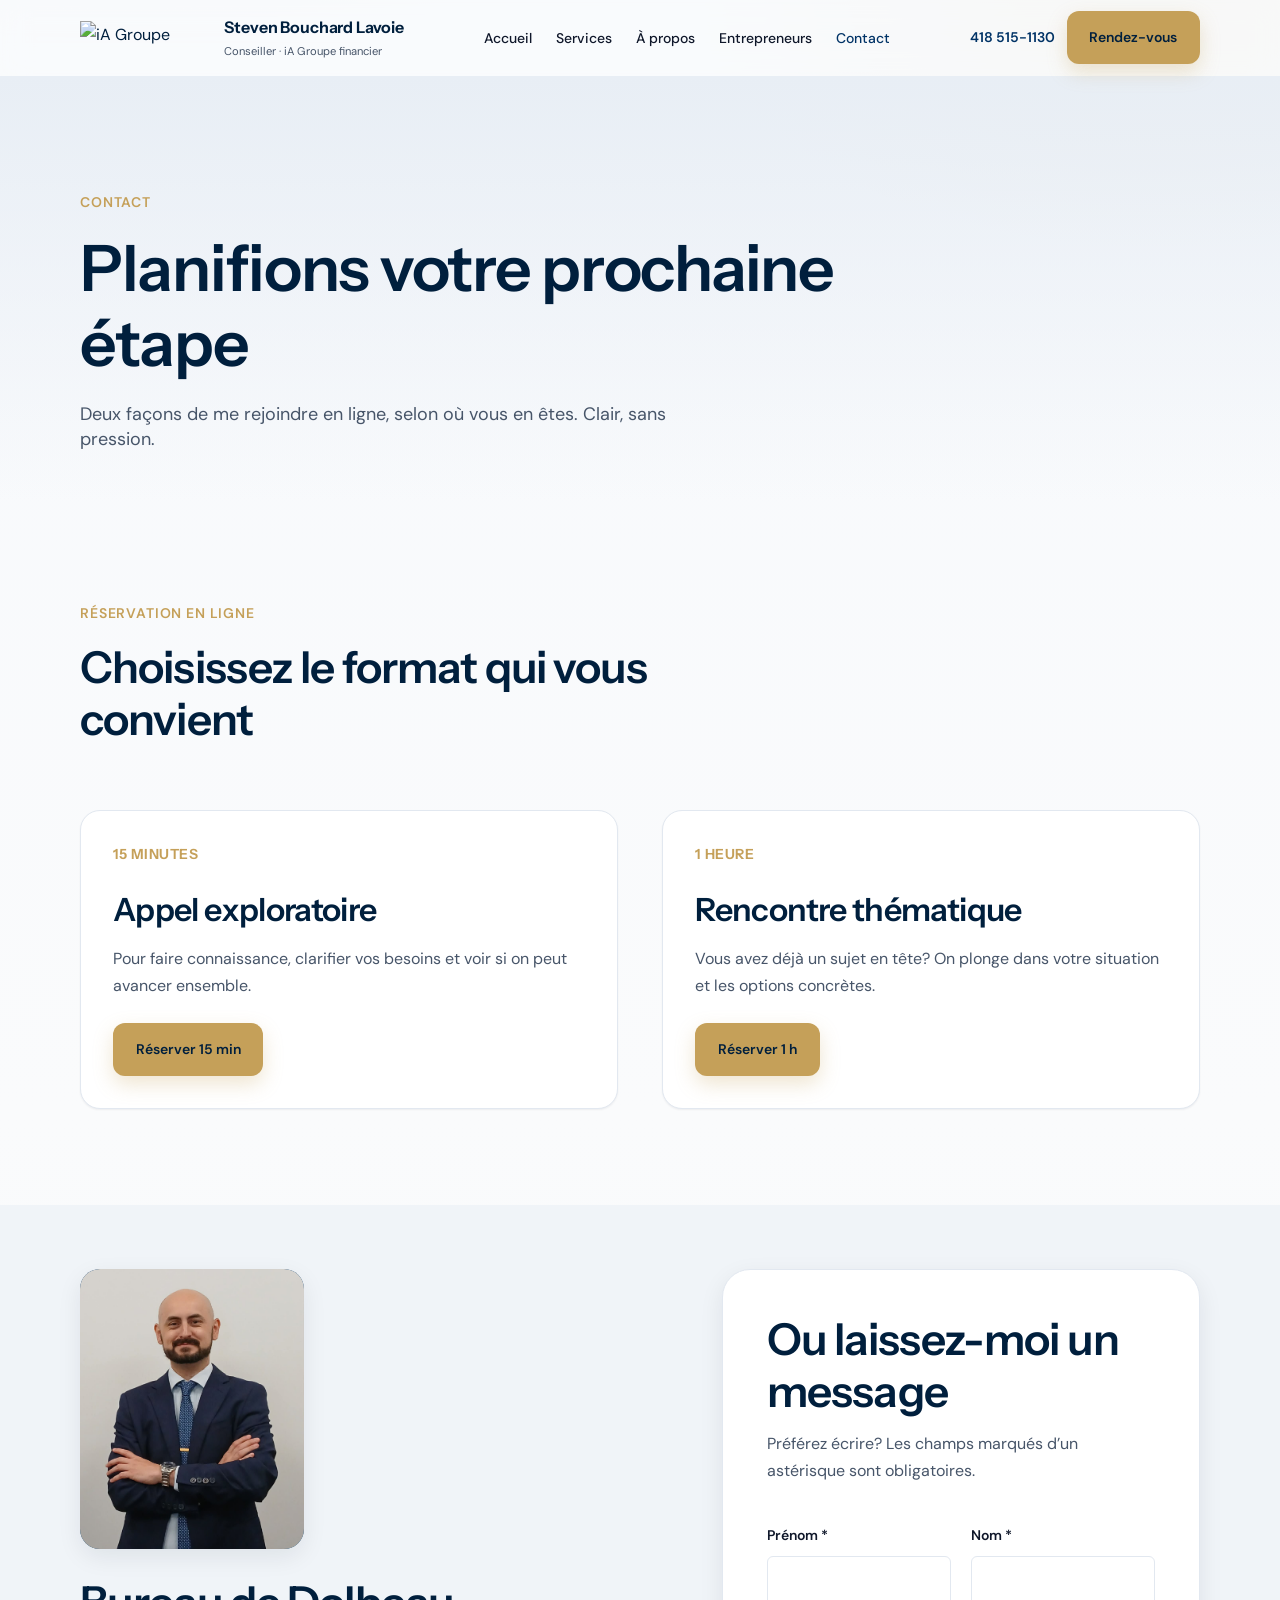
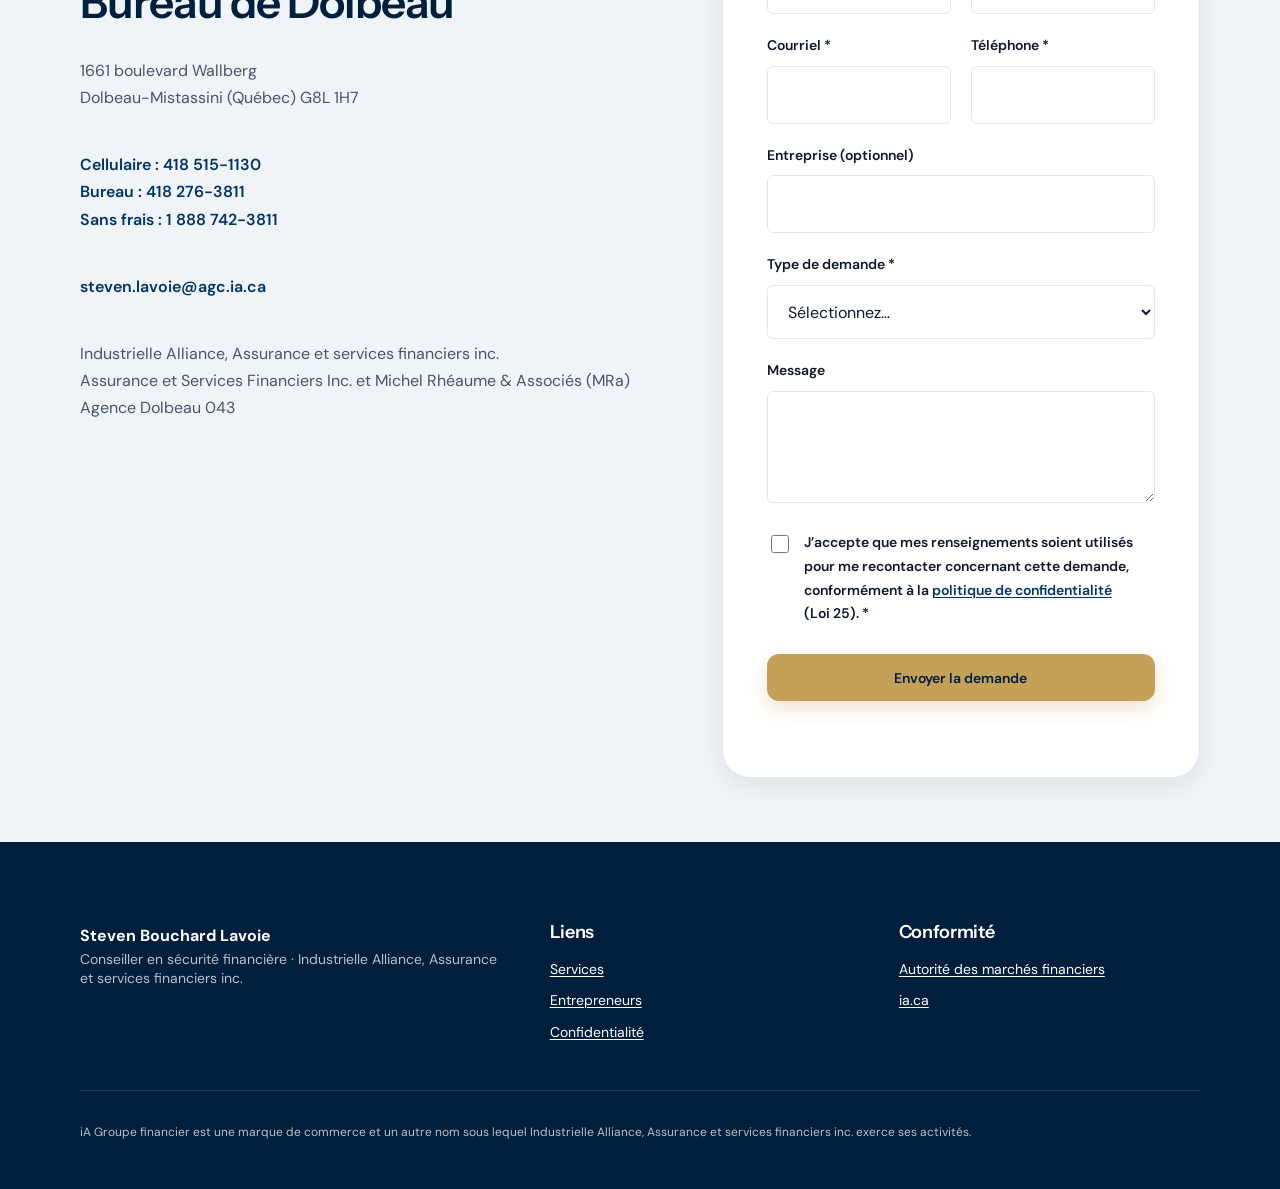
==== commit f925c215: "push" ====
--- a/contact.html
+++ b/contact.html
@@ -9,10 +9,16 @@
   <meta property="og:title" content="Contact | Steven Bouchard Lavoie">
   <meta property="og:description" content="Planifiez une conversation sur votre protection et votre patrimoine.">
   <meta property="og:url" content="https://alexandreroy-dev.github.io/stevenia/contact.html">
-  <meta property="og:image" content="https://alexandreroy-dev.github.io/stevenia/assets/images/og-social.svg">
+  <meta property="og:image" content="https://stevenlavoie.ca/assets/images/og-social.png">
+  <meta name="twitter:card" content="summary_large_image">
+  <meta name="twitter:image" content="https://stevenlavoie.ca/assets/images/og-social.png">
   <link rel="preconnect" href="https://fonts.googleapis.com">
   <link rel="preconnect" href="https://fonts.gstatic.com" crossorigin>
   <link href="https://fonts.googleapis.com/css2?family=DM+Sans:ital,opsz,wght@0,9..40,400;0,9..40,500;0,9..40,600;0,9..40,700;1,9..40,400&family=Instrument+Sans:wght@500;600;700&display=swap" rel="stylesheet">
+  <link rel="icon" href="./assets/images/favicon.ico" sizes="any">
+  <link rel="icon" href="./assets/images/favicon.svg" type="image/svg+xml">
+  <link rel="icon" href="./assets/images/favicon-32.png" type="image/png" sizes="32x32">
+  <link rel="apple-touch-icon" href="./assets/images/apple-touch-icon.png" sizes="180x180">
   <link rel="stylesheet" href="./css/styles.css">
 </head>
 <body>
@@ -35,7 +41,7 @@
       </ul>
       <div class="nav__actions">
         <a class="nav__phone" href="tel:+14185151130">418 515-1130</a>
-        <a class="btn btn--primary" href="#formulaire">Rendez-vous</a>
+        <a class="btn btn--primary" href="#rendez-vous">Rendez-vous</a>
         <button class="nav-toggle" type="button" aria-expanded="false" aria-controls="nav-panel" aria-label="Ouvrir le menu">
           <span class="nav-toggle__bar"></span>
         </button>
@@ -48,7 +54,7 @@
         <li><a href="./landing.html">Entrepreneurs</a></li>
         <li><a href="./contact.html" aria-current="page">Contact</a></li>
       </ul>
-      <a class="btn btn--primary btn--block" href="#formulaire">Prendre rendez-vous</a>
+      <a class="btn btn--primary btn--block" href="#rendez-vous">Prendre rendez-vous</a>
     </div>
   </header>
 
@@ -57,11 +63,44 @@
       <div class="container">
         <p class="eyebrow">Contact</p>
         <h1>Planifions votre prochaine étape</h1>
-        <p class="lead" style="max-width: 38rem;">Une conversation claire, sans pression - pour comprendre vos objectifs et les leviers disponibles.</p>
+        <p class="lead" style="max-width: 38rem;">Deux façons de me rejoindre en ligne, selon où vous en êtes. Clair, sans pression.</p>
       </div>
     </header>
 
-    <section class="section section--tight">
+    <section class="section" id="rendez-vous">
+      <div class="container">
+        <div class="section__head" data-reveal>
+          <p class="eyebrow">Réservation en ligne</p>
+          <h2>Choisissez le format qui vous convient</h2>
+        </div>
+        <div class="booking-options">
+          <article class="booking-card" data-reveal>
+            <p class="booking-card__meta">15 minutes</p>
+            <h3>Appel exploratoire</h3>
+            <p>Pour faire connaissance, clarifier vos besoins et voir si on peut avancer ensemble.</p>
+            <a
+              class="btn btn--primary"
+              href="https://outlook.office.com/bookwithme/user/8080f14110644072af03c9658e3e7d35@agc.ia.ca/meetingtype/AyD3zVyh8kyHeenJt5pPJg2?anonymous&amp;ismsaljsauthenabled&amp;ep=mcard"
+              rel="noopener noreferrer"
+              target="_blank"
+            >Réserver 15&nbsp;min</a>
+          </article>
+          <article class="booking-card" data-reveal>
+            <p class="booking-card__meta">1 heure</p>
+            <h3>Rencontre thématique</h3>
+            <p>Vous avez déjà un sujet en tête? On plonge dans votre situation et les options concrètes.</p>
+            <a
+              class="btn btn--primary"
+              href="https://outlook.office.com/book/StevenBouchardLavoieconseillerenscuritfinancire@ia.ca/?ismsaljsauthenabled"
+              rel="noopener noreferrer"
+              target="_blank"
+            >Réserver 1&nbsp;h</a>
+          </article>
+        </div>
+      </div>
+    </section>
+
+    <section class="section section--soft section--tight">
       <div class="container grid-2">
         <div class="contact-aside" data-reveal>
           <div class="portrait portrait--sm">
@@ -89,8 +128,8 @@
           method="POST"
           novalidate
         >
-          <h2>Demande de rendez-vous</h2>
-          <p>Les champs marqués d’un astérisque sont obligatoires.</p>
+          <h2>Ou laissez-moi un message</h2>
+          <p>Préférez écrire? Les champs marqués d’un astérisque sont obligatoires.</p>
 
           <!-- REPLACE_ME: Salesforce Org ID -->
           <input type="hidden" name="oid" value="REPLACE_ME_SALESFORCE_OID">
--- a/css/styles.css
+++ b/css/styles.css
@@ -220,6 +220,7 @@
   display: flex;
   align-items: center;
   gap: var(--space-3);
+  flex-shrink: 0;
 }
 
 .nav__phone {
@@ -228,6 +229,10 @@
   font-weight: 600;
   font-size: var(--text-sm);
   color: var(--color-primary);
+}
+
+.nav__actions .btn {
+  display: none;
 }
 
 .nav-toggle {
@@ -305,6 +310,10 @@
     display: inline;
   }
 
+  .nav__actions .btn {
+    display: inline-flex;
+  }
+
   .nav-toggle,
   .nav__panel {
     display: none !important;
@@ -440,18 +449,47 @@
     linear-gradient(90deg, rgb(0 31 61 / 0.55) 0%, transparent 70%);
 }
 
-.hero__content {
-  padding: clamp(5rem, 10vh, 7rem) 0 clamp(3.5rem, 7vh, 5.5rem);
+.hero__shell {
   width: min(100% - (2 * var(--container-pad)), var(--container));
   margin-inline: auto;
+  padding: clamp(5rem, 10vh, 7rem) 0 clamp(3.5rem, 7vh, 5.5rem);
+  display: grid;
+  gap: var(--space-8);
+  align-items: end;
+}
+
+.hero__content {
+  width: 100%;
+  margin: 0;
+  padding: 0;
+}
+
+.hero__portrait {
+  display: none;
+  margin: 0;
+  border-radius: var(--radius-xl);
+  overflow: hidden;
+  box-shadow: var(--shadow-lg);
+  background: linear-gradient(145deg, var(--color-primary), #0b4f82);
+  aspect-ratio: 4 / 5;
+  max-width: 26rem;
+  width: 100%;
+  justify-self: end;
+}
+
+.hero__portrait img {
+  width: 100%;
+  height: 100%;
+  object-fit: cover;
+  object-position: center 12%;
 }
 
 .hero__brand {
   font-family: var(--font-heading);
-  font-size: clamp(1.35rem, 2vw + 0.75rem, 1.85rem);
+  font-size: clamp(1.6rem, 2.4vw + 0.9rem, 2.35rem);
   font-weight: 650;
   letter-spacing: -0.02em;
-  margin: 0 0 var(--space-6);
+  margin: 0 0 var(--space-5);
   color: #fff;
 }
 
@@ -501,6 +539,10 @@
   animation-delay: 0.55s;
 }
 
+.hero__enter > *:nth-child(5) {
+  animation-delay: 0.65s;
+}
+
 @keyframes riseIn {
   to {
     opacity: 1;
@@ -508,6 +550,33 @@
   }
 }
 
+@media (min-width: 900px) {
+  .hero--with-portrait {
+    align-items: center;
+  }
+
+  .hero--with-portrait .hero__shell {
+    grid-template-columns: 1.15fr 0.85fr;
+    align-items: center;
+    min-height: min(88vh, 46rem);
+    padding-block: var(--space-16);
+  }
+
+  .hero--with-portrait .hero__portrait {
+    display: block;
+  }
+
+  .hero--with-portrait .hero__brand {
+    font-size: clamp(2rem, 2.2vw + 1rem, 2.85rem);
+  }
+
+  .hero--with-portrait .hero__overlay {
+    background:
+      linear-gradient(90deg, rgb(0 20 40 / 0.82) 0%, rgb(0 31 61 / 0.55) 48%, rgb(0 20 40 / 0.35) 100%),
+      linear-gradient(180deg, rgb(0 20 40 / 0.2) 0%, rgb(0 20 40 / 0.55) 100%);
+  }
+}
+
 @media (prefers-reduced-motion: reduce) {
   .hero__media img {
     animation: none;
@@ -527,6 +596,10 @@
 
 .section--tight {
   padding: var(--section-y-tight) 0;
+}
+
+#rendez-vous {
+  scroll-margin-top: calc(var(--header-h) + var(--space-4));
 }
 
 .section--soft {
@@ -634,9 +707,24 @@
 
 .pillar {
   position: relative;
-  padding: 0;
-  border: none;
-  background: transparent;
+  display: flex;
+  flex-direction: column;
+  height: 100%;
+  padding: var(--space-8);
+  border: 1px solid var(--color-border);
+  border-radius: var(--radius-lg);
+  background: var(--color-surface);
+  box-shadow: var(--shadow-sm);
+  transition:
+    transform 0.25s var(--ease-out),
+    box-shadow 0.25s var(--ease-out),
+    border-color 0.25s var(--ease-out);
+}
+
+.pillar:hover {
+  transform: translateY(-3px);
+  box-shadow: var(--shadow-md);
+  border-color: rgb(0 51 102 / 0.18);
 }
 
 .pillar__index {
@@ -651,21 +739,34 @@
 .pillar h2 {
   margin-bottom: var(--space-4);
   font-size: var(--text-2xl);
+  line-height: var(--leading-tight);
+  min-height: calc(2 * var(--leading-tight) * 1em);
 }
 
 .pillar p {
   margin-bottom: var(--space-5);
+  flex: 1 1 auto;
 }
 
 .pillar__links {
   display: flex;
-  flex-wrap: wrap;
-  gap: var(--space-4) var(--space-6);
+  flex-direction: column;
+  align-items: flex-start;
+  gap: var(--space-3);
+  margin-top: auto;
+  padding-top: var(--space-2);
+  min-height: calc(2 * 1.5em + var(--space-3));
 }
 
 .pillar__link {
   font-weight: 600;
   text-decoration: none;
+  line-height: 1.5;
+}
+
+.pillar > .pillar__link {
+  margin-top: auto;
+  padding-top: var(--space-2);
 }
 
 .pillar__link::after {
@@ -953,6 +1054,51 @@
 .contact-aside a {
   font-weight: 600;
   text-decoration: none;
+}
+
+.booking-options {
+  display: grid;
+  gap: var(--stack-gap);
+}
+
+@media (min-width: 700px) {
+  .booking-options {
+    grid-template-columns: 1fr 1fr;
+  }
+}
+
+.booking-card {
+  display: flex;
+  flex-direction: column;
+  height: 100%;
+  padding: var(--space-8);
+  border: 1px solid var(--color-border);
+  border-radius: var(--radius-lg);
+  background: var(--color-surface);
+  box-shadow: var(--shadow-sm);
+}
+
+.booking-card__meta {
+  font-family: var(--font-heading);
+  font-size: var(--text-sm);
+  font-weight: 650;
+  letter-spacing: 0.04em;
+  text-transform: uppercase;
+  color: var(--color-accent);
+  margin: 0 0 var(--space-4);
+}
+
+.booking-card h3 {
+  margin-bottom: var(--space-4);
+}
+
+.booking-card p {
+  flex: 1 1 auto;
+  margin-bottom: var(--space-6);
+}
+
+.booking-card .btn {
+  align-self: flex-start;
 }
 
 /* -- CTA band -- */
